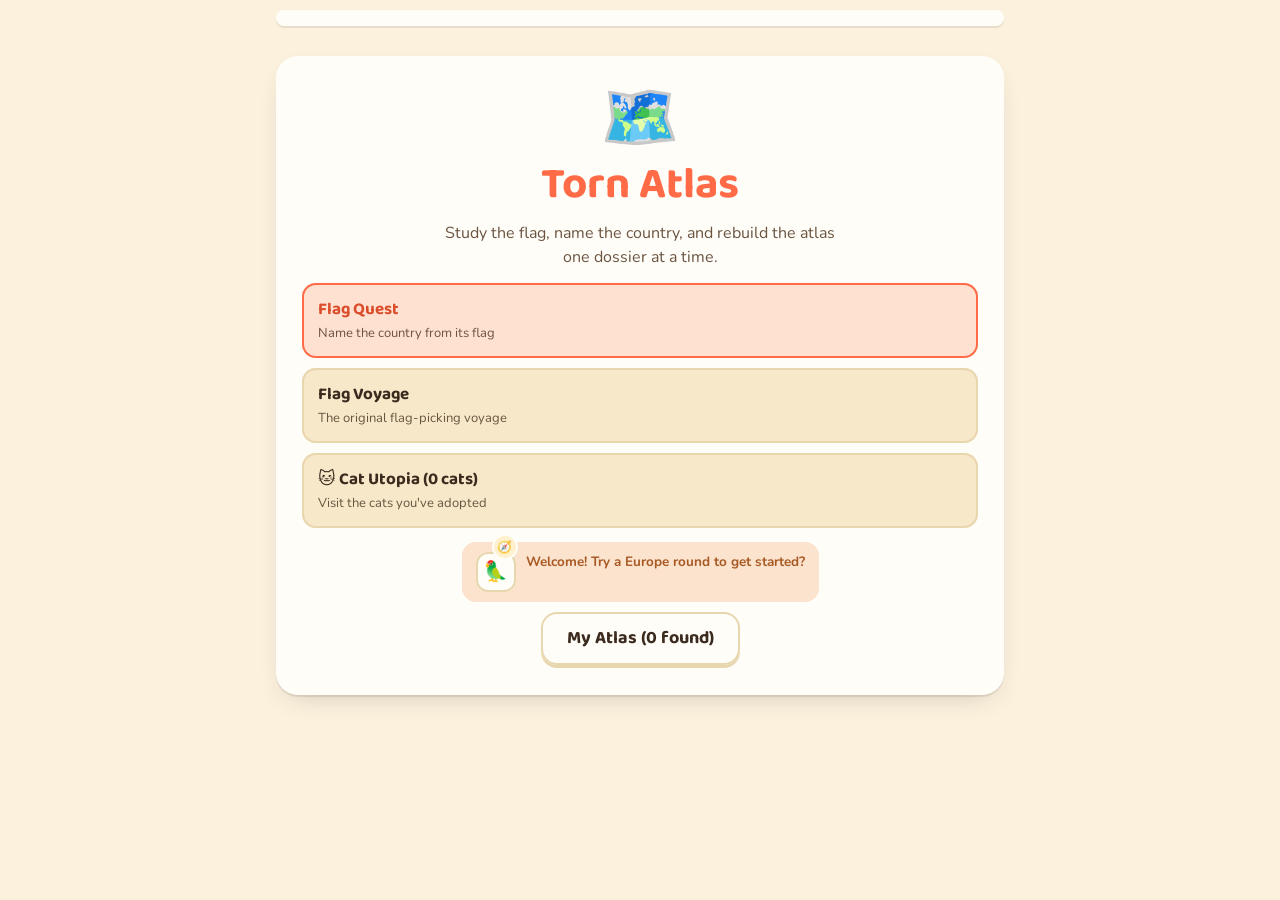
==== index.html @ 1178db36 "Initial publish: Torn Atlas Flag Quest + Cat Utopia (PWA) Co-Authored-By: Claude Opus 5.5 <noreply@a" ====
<!doctype html>
<html lang="en">
<head>
<meta charset="utf-8">
<meta name="viewport" content="width=device-width,initial-scale=1,viewport-fit=cover">
<title>Flag Quest — Torn Atlas</title>
<link rel="manifest" href="manifest.webmanifest">
<link rel="icon" href="icons/icon-192.png">
<link rel="apple-touch-icon" href="icons/apple-touch-icon.png">
<meta name="apple-mobile-web-app-capable" content="yes">
<meta name="mobile-web-app-capable" content="yes">
<meta name="apple-mobile-web-app-status-bar-style" content="default">
<meta name="apple-mobile-web-app-title" content="Torn Atlas">
<meta name="theme-color" content="#FBF1DD" media="(prefers-color-scheme: light)">
<meta name="theme-color" content="#1C140C" media="(prefers-color-scheme: dark)">
<link rel="stylesheet" href="style.css">
<link rel="stylesheet" href="css/mapquest.css">
<link rel="stylesheet" href="css/cats.css">
<script src="vendor/d3.min.js"></script>
<script src="vendor/topojson.min.js"></script>
</head>
<body>
<div id="root">
  <div class="hud" id="hud-wrap"><div class="wrap" style="padding-block:0"><div class="hud-in" id="hud"></div></div></div>
  <main class="wrap" id="screen"></main>
  <div id="footer"></div>
  <div id="sheet" hidden></div>
</div>
<script src="data/world.js"></script>
<script src="data/info.js"></script>
<script src="data/flagdata.js"></script>
<script src="data/dishes.js"></script>
<script src="data/dish-photos.js"></script>
<script src="data/extras.js"></script>
<script src="audio.js"></script>
<script src="js/util.js"></script>
<script src="js/pixel.js"></script>
<script src="js/sprites.js"></script>
<script src="js/catsprites.js"></script>
<script src="js/catsprites-tails.js"></script>
<script src="js/catsprites-sleep.js"></script>
<script src="js/catart.js"></script>
<script src="js/cats.js"></script>
<script src="js/scenes.js"></script>
<script src="js/scenes-wonders.js"></script>
<script src="js/scenes-master-wonders.js"></script>
<script src="js/wonders.js"></script>
<script src="js/utopia.js"></script>
<script src="js/catsheet.js"></script>
<script src="js/match.js"></script>
<script src="js/hints.js"></script>
<script src="js/globe.js"></script>
<script src="js/dossier.js"></script>
<script src="js/mapquest.js"></script>
</body>
</html>
---- style.css ----
@import url('https://fonts.googleapis.com/css2?family=Baloo+2:wght@600;700;800&family=Nunito:wght@400;600;700;800&display=swap');

:root {
  color-scheme: light;
  /* warm, traveller/discoverer palette */
  --bg: #FBF1DD; --panel: #FFFDF8; --panel-2: #F6E8C9;
  --ink: #3B2A1E; --ink-2: #6B5440; --ink-3: #97815F; --line: #E8D6AE;
  --coral: #FF6B47; --coral-d: #DB4E2C; --coral-2: #FFE1D2;
  --sun: #FFB238; --sun-d: #D6900C; --sun-2: #FFF0CE; --sun-t: #8A5A00;
  --mint: #7FA84A; --mint-d: #5E8332; --mint-2: #E4EFCF; --mint-t: #4B6B24;
  --ice: #D9824F; --ice-2: #FBE3CE; --ice-t: #A85A24;
  --red: #DE5A3D; --red-d: #B93F27; --red-2: #FBDFD3; --red-t: #A63C22;
  --off: #E1D2AE; --off-d: #C7B489;
  --r-lg: 22px; --r-md: 14px; --r-sm: 10px;
  --shadow: 0 2px 0 rgba(59,42,30,.1), 0 10px 28px -14px rgba(59,42,30,.3);
  --f-ui: 'Nunito', system-ui, sans-serif;
  --f-disp: 'Baloo 2', 'Nunito', system-ui, sans-serif;
}

@media (prefers-color-scheme: dark) { :root:not([data-theme="light"]) {
  color-scheme: dark;
  --bg: #1C140C; --panel: #2A1F14; --panel-2: #362819;
  --ink: #F3E6CE; --ink-2: #D8C4A0; --ink-3: #AF9670; --line: #4A3826;
  --coral: #FF8562; --coral-d: #D65C3A; --coral-2: #4A2A1D;
  --sun: #FFC864; --sun-d: #D6982E; --sun-2: #3B2C14; --sun-t: #FFD98A;
  --mint: #9BC96A; --mint-d: #74A045; --mint-2: #2C3A1C; --mint-t: #B7E187;
  --ice: #E2966B; --ice-2: #3A2718; --ice-t: #F0B685;
  --red: #F07A5C; --red-d: #C4573A; --red-2: #452019; --red-t: #FFA98C;
  --off: #4A3826; --off-d: #362818;
  --shadow: 0 2px 0 rgba(0,0,0,.3), 0 10px 28px -14px rgba(0,0,0,.7);
}}
:root[data-theme="dark"] {
  color-scheme: dark;
  --bg: #1C140C; --panel: #2A1F14; --panel-2: #362819;
  --ink: #F3E6CE; --ink-2: #D8C4A0; --ink-3: #AF9670; --line: #4A3826;
  --coral: #FF8562; --coral-d: #D65C3A; --coral-2: #4A2A1D;
  --sun: #FFC864; --sun-d: #D6982E; --sun-2: #3B2C14; --sun-t: #FFD98A;
  --mint: #9BC96A; --mint-d: #74A045; --mint-2: #2C3A1C; --mint-t: #B7E187;
  --ice: #E2966B; --ice-2: #3A2718; --ice-t: #F0B685;
  --red: #F07A5C; --red-d: #C4573A; --red-2: #452019; --red-t: #FFA98C;
  --off: #4A3826; --off-d: #362818;
  --shadow: 0 2px 0 rgba(0,0,0,.3), 0 10px 28px -14px rgba(0,0,0,.7);
}

[hidden] { display: none !important; }
* { box-sizing: border-box; }
html, body { background: var(--bg); color: var(--ink); margin: 0; }
html { min-height: 100dvh; }
body { font-family: var(--f-ui); font-size: 15px; line-height: 1.5; -webkit-font-smoothing: antialiased; transition: background .25s, color .25s; min-height: 100dvh; }
button { font: inherit; color: inherit; cursor: pointer; touch-action: manipulation; -webkit-tap-highlight-color: transparent; }
button:focus-visible { outline: 3px solid var(--sun); outline-offset: 2px; }
h1, h2, h3 { font-family: var(--f-disp); line-height: 1.15; margin: 0; }
p { margin: 0; }

.wrap { max-width: 760px; margin: 0 auto; padding-inline: 16px; padding-block: 0 48px; }
.eyebrow { font-size: 12px; font-weight: 800; letter-spacing: .08em; text-transform: uppercase; color: var(--ink-3); }
.muted { color: var(--ink-2); }
.panel { background: var(--panel); border-radius: var(--r-lg); box-shadow: var(--shadow); }

.btn { border: 0; border-radius: 16px; padding: 13px 26px; font-family: var(--f-disp); font-weight: 700; font-size: 18px; background: var(--coral); color: #fff; box-shadow: 0 4px 0 var(--coral-d); transition: transform .08s, box-shadow .08s; }
.btn:active { transform: translateY(3px); box-shadow: 0 1px 0 var(--coral-d); }
.btn:disabled { background: var(--off); box-shadow: 0 4px 0 var(--off-d); cursor: default; }
.btn.ok { background: var(--mint); box-shadow: 0 4px 0 var(--mint-d); }
.btn.sun { background: var(--sun); color: var(--sun-t); box-shadow: 0 4px 0 var(--sun-d); }
.btn.ghost { background: var(--panel); color: var(--ink); box-shadow: inset 0 0 0 2px var(--line), 0 3px 0 var(--line); }
.btn-row { display: flex; gap: 10px; flex-wrap: wrap; justify-content: center; }

/* HUD */
.hud { position: sticky; top: 0; z-index: 20; background: var(--bg); padding-block: 10px; padding-top: max(10px, env(safe-area-inset-top)); }
.hud-in { display: flex; align-items: center; gap: 10px 14px; flex-wrap: wrap; background: var(--panel); border-radius: var(--r-lg); padding: 8px 14px; box-shadow: var(--shadow); }
.logo { font-family: var(--f-disp); font-size: 20px; font-weight: 800; color: var(--coral); border: 0; background: none; padding: 2px 4px; }
.hud-mid { flex: 1; min-width: 0; display: flex; align-items: center; gap: 10px; }
.prog { flex: 1; height: 14px; border-radius: 99px; background: var(--panel-2); box-shadow: inset 0 0 0 1.5px var(--line); overflow: hidden; }
.prog i { display: block; height: 100%; background: linear-gradient(90deg, var(--sun), var(--mint)); border-radius: 99px; transition: width .4s ease; }
.hearts { display: flex; align-items: center; gap: 2px; font-weight: 800; color: var(--red); }
.hearts span.off { color: var(--off); }
.ink-count { display: inline-flex; align-items: center; gap: 5px; font-family: var(--f-disp); font-weight: 700; color: var(--sun-t); }
.hud-toggles { display: flex; gap: 4px; }
.icon-btn { border: 0; width: 34px; height: 34px; border-radius: 10px; background: var(--panel-2); color: var(--ink-2); display: grid; place-items: center; font-size: 16px; box-shadow: inset 0 0 0 1.5px var(--line); }
.icon-btn.off { opacity: .5; }

/* home / title */
.home { display: grid; gap: 16px; margin-top: 20px; }
.hero { padding: 30px 26px; text-align: center; display: grid; gap: 14px; justify-items: center; }
.hero .big-flag { font-size: 64px; line-height: 1; }
.hero h1 { font-size: clamp(32px, 7vw, 44px); color: var(--coral); }
.hero .tagline { max-width: 42ch; color: var(--ink-2); font-size: 16px; }
.how { list-style: none; padding: 14px 0 0; margin: 0; display: grid; grid-template-columns: repeat(2, minmax(0,1fr)); gap: 10px 16px; border-top: 1.5px dashed var(--line); text-align: left; width: 100%; }
.how li { display: flex; gap: 8px; align-items: flex-start; font-size: 14px; color: var(--ink-2); }
.how li b { display: block; font-family: var(--f-disp); color: var(--ink); font-size: 14px; }

/* mascots */
.mascots-intro { display: flex; gap: 12px; justify-content: center; padding-top: 4px; }
.masc { display: flex; flex-direction: column; align-items: center; gap: 4px; }
.masc .face { width: 52px; height: 52px; border-radius: 50%; display: grid; place-items: center; font-size: 26px; box-shadow: inset 0 0 0 2px var(--line); }
.masc.odo .face { background: var(--ice-2); }
.masc.pip .face { background: var(--sun-2); }
.masc span { font-size: 11.5px; font-weight: 800; color: var(--ink-3); }

.speaker { display: flex; gap: 12px; align-items: flex-start; }
.speaker .av { width: 46px; height: 46px; flex: none; border-radius: 14px; display: grid; place-items: center; font-size: 24px; }
.speaker.odo .av { background: var(--ice-2); }
.speaker.pip .av { background: var(--sun-2); }
.speaker .bubble-txt { flex: 1; }
.speaker .who { font-family: var(--f-disp); font-size: 12.5px; font-weight: 700; color: var(--ink-3); margin-bottom: 2px; }

/* map */
.map-head { margin-top: 6px; }
.map-head p { color: var(--ink-2); margin-top: 4px; }
.leg { display: grid; gap: 14px; margin-top: 18px; }
.leg-h { font-size: 13px; font-weight: 800; letter-spacing: .06em; text-transform: uppercase; color: var(--ink-3); text-align: center; }
.path { display: grid; justify-items: center; gap: 18px; padding-block: 6px; }
.pnode-row { display: flex; align-items: center; gap: 14px; width: min(100%, 420px); }
.pbtn { flex: none; width: 68px; height: 64px; border-radius: 50%; border: 0; display: grid; place-items: center; font-family: var(--f-disp); font-weight: 800; font-size: 28px; color: #fff; background: var(--off); box-shadow: 0 6px 0 var(--off-d); position: relative; }
.pbtn.done { background: var(--sun); box-shadow: 0 6px 0 var(--sun-d); }
.pbtn.cur { background: var(--coral); box-shadow: 0 6px 0 var(--coral-d); }
.pbtn.cur::after { content: ''; position: absolute; inset: -8px; border-radius: 50%; border: 4px solid var(--coral); opacity: .35; animation: ring 1.6s ease-in-out infinite; }
@keyframes ring { 50% { transform: scale(1.08); opacity: .12; } }
.pbtn.boss { width: 80px; height: 76px; font-size: 34px; box-shadow: 0 6px 0 var(--off-d), inset 0 0 0 4px var(--off); }
.pbtn.boss.cur { box-shadow: 0 6px 0 var(--coral-d), inset 0 0 0 4px var(--coral); }
.pbtn.boss.done { box-shadow: 0 6px 0 var(--sun-d), inset 0 0 0 4px var(--sun); }
.pbtn:disabled { cursor: default; }
.plabel b { display: block; font-family: var(--f-disp); font-size: 16px; }
.plabel span { font-size: 12.5px; color: var(--ink-2); font-weight: 700; }

/* encounter */
.enc { display: grid; gap: 16px; margin-top: 10px; padding-bottom: 130px; }
.enc-head { text-align: center; }
.enc-head h2 { font-size: 22px; color: var(--coral); }
.clue-card { padding: 18px 20px; }
.clue-card p { font-size: 17px; line-height: 1.45; }
.choices { display: grid; grid-template-columns: repeat(2, minmax(0,1fr)); gap: 12px; }
.ch { position: relative; text-align: center; border: 0; background: var(--panel); border-radius: var(--r-md); padding: 20px 14px; box-shadow: inset 0 0 0 2px var(--line), 0 3px 0 var(--line); display: grid; gap: 8px; transition: transform .08s; }
.ch .flag-img { width: 100%; max-width: 120px; height: auto; border-radius: 6px; box-shadow: 0 0 0 1.5px var(--line); margin: 0 auto; }
.ch b { font-family: var(--f-disp); font-size: 15px; }
.ch:hover:not(:disabled) { background: var(--panel-2); }
.ch.right { background: var(--mint-2); box-shadow: inset 0 0 0 2.5px var(--mint), 0 3px 0 var(--mint); }
.ch.wrong { background: var(--red-2); box-shadow: inset 0 0 0 2.5px var(--red), 0 3px 0 var(--red); animation: shake .35s; }
.ch:disabled { cursor: default; }
@keyframes shake { 20% { transform: translateX(-6px); } 40% { transform: translateX(5px); } 60% { transform: translateX(-3px); } 80% { transform: translateX(2px); } }

.footer { position: fixed; left: 0; right: 0; bottom: 0; z-index: 15; background: var(--panel); border-top: 2px solid var(--line); padding-block: 14px; padding-bottom: max(14px, env(safe-area-inset-bottom)); padding-left: env(safe-area-inset-left); padding-right: env(safe-area-inset-right); }
.footer.ok { background: var(--mint-2); border-color: var(--mint-2); }
.footer.bad { background: var(--red-2); border-color: var(--red-2); }
.footer-in { max-width: 760px; margin: 0 auto; padding-inline: 16px; display: flex; gap: 14px; align-items: center; flex-wrap: wrap; }
.fb { flex: 1; min-width: 220px; display: grid; gap: 2px; }
.fb h3 { font-size: 20px; }
.footer.ok .fb h3 { color: var(--mint-t); }
.footer.bad .fb h3 { color: var(--red-t); }
.fb p { font-size: 13.5px; color: var(--ink-2); }
.fb .pip-line { font-size: 12.5px; font-weight: 700; color: var(--sun-t); margin-top: 2px; }

/* dossier sheet */
#sheet { position: fixed; inset: 0; z-index: 40; display: grid; place-items: end center; background: rgba(28,20,12,.5); }
#sheet[hidden] { display: none !important; }
.sheet { width: min(100%, 600px); max-height: 88vh; overflow: auto; background: var(--panel); border-radius: 24px 24px 0 0; box-shadow: 0 -10px 40px -10px rgba(0,0,0,.4); padding: 22px 22px 28px; padding-bottom: max(28px, env(safe-area-inset-bottom)); padding-left: max(22px, env(safe-area-inset-left)); padding-right: max(22px, env(safe-area-inset-right)); display: grid; gap: 16px; }
@media (min-width: 700px) { #sheet { place-items: center; } .sheet { border-radius: 24px; } }
.sheet-top { display: flex; justify-content: flex-end; }
.sheet-head { display: flex; gap: 16px; align-items: center; }
.sheet-head .flag-huge { width: 84px; height: auto; border-radius: 8px; box-shadow: 0 0 0 1.5px var(--line); }
.sheet-head h2 { font-size: 26px; }
.sheet-head span { color: var(--ink-2); font-weight: 700; }
.facts { display: grid; grid-template-columns: repeat(auto-fit, minmax(140px,1fr)); gap: 10px; }
.fact { background: var(--panel-2); border-radius: var(--r-sm); padding: 10px 12px; }
.fact dt { font-family: var(--f-disp); font-size: 11px; letter-spacing: .08em; text-transform: uppercase; color: var(--ink-3); margin: 0; }
.fact dd { margin: 2px 0 0; font-size: 15px; font-weight: 700; }
.funfact { background: var(--sun-2); border-radius: var(--r-md); padding: 12px 14px; font-size: 14.5px; color: var(--sun-t); font-weight: 700; }
.odo-note { background: var(--ice-2); border-radius: var(--r-md); padding: 12px 14px; display: flex; gap: 10px; align-items: flex-start; }
.odo-note .av { width: 36px; height: 36px; flex: none; border-radius: 10px; background: var(--panel); display: grid; place-items: center; font-size: 18px; }
.odo-note p { font-size: 13.5px; color: var(--ice-t); font-weight: 700; }

/* end / gameover */
.end { padding: 30px 24px; display: grid; gap: 16px; justify-items: center; text-align: center; margin-top: 16px; }
.end .big-flag { font-size: 60px; }
.end h2 { font-size: 26px; }
.tiles { display: grid; grid-template-columns: repeat(auto-fit, minmax(120px,1fr)); gap: 10px; width: 100%; }
.stat { border-radius: var(--r-md); padding: 12px; box-shadow: inset 0 0 0 2px var(--line); }
.stat b { display: block; font-family: var(--f-disp); font-size: 26px; }
.stat span { font-size: 12px; font-weight: 800; color: var(--ink-3); }

/* atlas grid */
.atlas-grid { display: grid; grid-template-columns: repeat(auto-fill, minmax(130px,1fr)); gap: 12px; margin-top: 10px; }
.atlas-card { border: 0; text-align: center; background: var(--panel); border-radius: var(--r-md); padding: 14px 10px; box-shadow: inset 0 0 0 2px var(--line), 0 3px 0 var(--line); display: grid; gap: 6px; }
.atlas-card .flag-img { width: 100%; max-width: 72px; height: auto; border-radius: 4px; box-shadow: 0 0 0 1.5px var(--line); margin: 0 auto; }
.atlas-card b { font-family: var(--f-disp); font-size: 13px; }

@media (max-width: 640px) {
  .choices { grid-template-columns: 1fr 1fr; }
  .how { grid-template-columns: 1fr; }
}
---- css/mapquest.css ----
/* Map Quest — additions to style.css. Uses only existing tokens so dark mode
   is automatic; the globe is the one place with its own dark-mode colors. */

/* mode select */
.mode-cards { display: grid; gap: 10px; width: 100%; margin-top: 4px; }
.mode-card { display: grid; gap: 2px; text-align: left; border: 0; border-radius: var(--r-md); padding: 14px 16px; background: var(--panel-2); box-shadow: inset 0 0 0 2px var(--line); text-decoration: none; color: inherit; }
.mode-card b { font-family: var(--f-disp); font-size: 17px; }
.mode-card span { font-size: 13px; color: var(--ink-2); }
.mode-card.primary { background: var(--coral-2); box-shadow: inset 0 0 0 2px var(--coral); }
.mode-card.primary b { color: var(--coral-d); }

.setup-panel { padding: 22px; display: grid; gap: 10px; margin-top: 16px; }
.setup-panel h2 { font-size: 22px; margin-bottom: 4px; }
.chip-row { display: flex; flex-wrap: wrap; gap: 8px; margin-bottom: 6px; }
.chip { border: 0; border-radius: 99px; padding: 8px 16px; background: var(--panel-2); box-shadow: inset 0 0 0 1.5px var(--line); font-weight: 700; font-size: 13.5px; }
.chip.on { background: var(--coral); color: #fff; box-shadow: none; }

/* round */
.mq-round { padding-bottom: 20px; }
.flag-wrap { display: grid; place-items: center; padding: 20px; margin-top: 4px; }
.flag-big { width: auto; max-width: 100%; height: auto; max-height: 34vh; border-radius: var(--r-sm); box-shadow: 0 0 0 1.5px var(--line); animation: flag-wave 5s ease-in-out infinite; }
@media (prefers-reduced-motion: reduce) { .flag-big { animation: none; } }
@keyframes flag-wave { 0%, 100% { transform: rotate(0deg) translateY(0); } 25% { transform: rotate(0.6deg) translateY(-2px); } 75% { transform: rotate(-0.6deg) translateY(2px); } }
.their-flag { display: flex; align-items: center; justify-content: center; gap: 10px; margin-top: 6px; font-size: 13px; font-weight: 700; color: var(--ink-2); }
.their-flag .flag-img { width: 44px; height: auto; border-radius: 3px; box-shadow: 0 0 0 1.5px var(--line); }
#wrongNote:not(:empty) .their-flag { animation: wn-slide-in .3s ease; }
@keyframes wn-slide-in { from { opacity: 0; transform: translateY(-8px); } to { opacity: 1; transform: translateY(0); } }

/* answer feedback animations */
.flag-wrap { position: relative; overflow: visible; }
.flag-wrap.anim-correct .flag-big { animation: flag-wave 5s ease-in-out infinite, fw-pop .5s ease; box-shadow: 0 0 0 1.5px var(--line), 0 0 0 5px var(--mint), 0 0 26px 6px var(--mint); }
@keyframes fw-pop { 0% { transform: scale(1); } 45% { transform: scale(1.06); } 100% { transform: scale(1); } }
.flag-wrap.anim-wrong .flag-big { animation: flag-wave 5s ease-in-out infinite, fw-shake .4s ease; box-shadow: 0 0 0 1.5px var(--line), 0 0 0 4px var(--red); }
@keyframes fw-shake { 10%, 90% { transform: translateX(-2px); } 20%, 80% { transform: translateX(3px); } 30%, 50%, 70% { transform: translateX(-6px); } 40%, 60% { transform: translateX(6px); } }
#guessInput.anim-wrong { animation: fw-shake .4s ease; box-shadow: inset 0 0 0 2px var(--red) !important; }

.confetti-piece { position: absolute; top: 50%; left: 50%; width: 7px; height: 12px; margin: -6px 0 0 -3.5px; border-radius: 2px; background: var(--coral); opacity: 1; pointer-events: none; animation: confetti-fly .9s ease-out forwards; }
@keyframes confetti-fly { to { transform: translate(var(--cx, 0), var(--cy, 0)) rotate(var(--cr, 0deg)); opacity: 0; } }

.stamp-correct { position: absolute; top: 42%; left: 50%; transform: translate(-50%, -50%) rotate(-10deg); z-index: 2; font-family: var(--f-disp); font-weight: 800; font-size: clamp(20px, 6vw, 30px); letter-spacing: .04em; text-transform: uppercase; color: var(--mint-t); background: var(--mint-2); border: 3px solid var(--mint-d); border-radius: 12px; padding: 4px 16px; pointer-events: none; animation: stamp-in .45s cubic-bezier(.17, .89, .32, 1.4); }
@keyframes stamp-in { 0% { opacity: 0; transform: translate(-50%, -50%) rotate(-10deg) scale(2.4); } 55% { opacity: 1; } 100% { opacity: 1; transform: translate(-50%, -50%) rotate(-10deg) scale(1); } }

.giveup-reveal { text-align: center; font-weight: 700; color: var(--ink-2); animation: gu-fade .5s ease; }
@keyframes gu-fade { from { opacity: 0; transform: translateY(6px); } to { opacity: 1; transform: translateY(0); } }

@media (prefers-reduced-motion: reduce) {
  .flag-wrap.anim-correct .flag-big, .flag-wrap.anim-wrong .flag-big, #guessInput.anim-wrong, .stamp-correct, .giveup-reveal, #wrongNote:not(:empty) .their-flag { animation: none; }
  .confetti-piece { display: none; }
}
.hint-region { display: flex; align-items: center; gap: 12px; }
.hint-region .globe.mini { flex: none; }

.globe { width: min(72vw, 280px); aspect-ratio: 1; }
.globe svg { width: 100%; height: 100%; display: block; }
.globe.mini { width: 90px; }
.odo-note-inline { text-align: center; font-size: 13px; color: var(--ink-2); font-weight: 700; }

.g-sea-hi { stop-color: var(--panel-2); } .g-sea-lo { stop-color: var(--off); }
.g-rim { stroke: var(--line); stroke-width: 1.5; }
.g-grat { fill: none; stroke: var(--off-d); stroke-width: 0.5; opacity: 0.5; }
.g-land { fill: var(--ice-2); stroke: var(--off-d); stroke-width: 0.6; }
.g-target { fill: var(--coral); stroke: var(--coral-d); stroke-width: 1; }
.g-wrong { fill: none; stroke: var(--red); stroke-width: 2.5; }
.g-sea { fill: var(--panel-2); stroke: var(--line); }
.g-fallback { fill: var(--ink-2); font-size: 14px; font-weight: 700; }
.g-dot { fill: var(--coral-d); }
.g-ping { fill: var(--coral); opacity: 0.35; animation: g-pulse 1.6s ease-in-out infinite; }
@keyframes g-pulse { 50% { transform: scale(1.6); opacity: 0.08; } }
/* guess form + hints */
.guess-form { display: flex; gap: 10px; }
.guess-form input { flex: 1; border: 0; border-radius: var(--r-sm); padding: 12px 14px; background: var(--panel); box-shadow: inset 0 0 0 2px var(--line); font: inherit; font-size: 16px; color: inherit; touch-action: manipulation; }
.guess-form input:focus-visible { outline: 3px solid var(--sun); }
.hint-list { list-style: none; margin: 0; padding: 0; display: grid; gap: 8px; }
.hint-list li { background: var(--sun-2); border-radius: var(--r-md); padding: 10px 14px; }
.hint-body { font-size: 14px; color: var(--sun-t); font-weight: 700; margin-top: 2px; }
.pattern { font-family: monospace; font-size: 16px; letter-spacing: 2px; }
.blank { display: inline-block; background: var(--off); border-radius: 4px; padding: 0 4px; color: transparent; }

/* dossier */
.sheet-head { flex-wrap: wrap; }
.sheet-head-id { display: flex; gap: 16px; align-items: center; flex: none; }
.sheet-head .funfact { flex: 1 1 220px; min-width: 220px; }
.funfact { border: 1.5px dashed var(--sun-d); display: grid; gap: 6px; min-height: 96px; }
.ff-top { display: flex; align-items: center; justify-content: space-between; gap: 8px; flex-wrap: wrap; }
.ff-eyebrow { font-size: 11px; font-weight: 800; letter-spacing: .04em; text-transform: uppercase; opacity: .85; }
.ff-tag { font-size: 10.5px; font-weight: 800; letter-spacing: .04em; text-transform: uppercase; background: var(--panel); color: var(--sun-t); border-radius: 99px; padding: 2px 9px; box-shadow: inset 0 0 0 1.5px var(--sun-d); white-space: nowrap; }
.ff-text { font-size: 14px; line-height: 1.4; font-weight: 700; margin: 0; display: -webkit-box; -webkit-line-clamp: 5; -webkit-box-orient: vertical; overflow: hidden; }
.ff-text b { color: var(--coral-d); }
.ff-btn { justify-self: start; border: 0; border-radius: 99px; padding: 6px 13px; font-size: 12.5px; font-weight: 800; background: var(--panel); color: var(--sun-t); box-shadow: inset 0 0 0 1.5px var(--sun-d); }
.ff-btn:active { transform: translateY(1px); }
.funfact.ff-anim { animation: ff-flip .32s ease; }
@keyframes ff-flip { 0% { opacity: 0; transform: scale(.97) rotateX(8deg); } 100% { opacity: 1; transform: none; } }
@media (prefers-reduced-motion: reduce) { .funfact.ff-anim { animation: none; } }
@media (max-width: 640px) {
  .sheet-head { flex-direction: column; align-items: stretch; }
  .sheet-head .funfact { min-width: 0; }
}

.dossier-sheet { padding-top: 10px; overflow-x: hidden; width: 100vw; max-width: 600px; box-sizing: border-box; }
.dossier-sheet > * { min-width: 0; }
.dossier-sheet .panel { min-width: 0; }
.dossier-sheet .panel > * { min-width: 0; }
.dz-photos { display: flex; gap: 10px; overflow-x: auto; padding-bottom: 4px; margin: 0 -22px; padding-inline: 22px; max-width: calc(100% + 44px); min-width: 0; }
.dz-photos figure { flex: none; width: 200px; margin: 0; }
.dz-photos img { width: 100%; height: 130px; object-fit: cover; border-radius: var(--r-sm); box-shadow: 0 0 0 1.5px var(--line); }
.dz-photos figcaption { font-size: 11px; color: var(--ink-3); margin-top: 4px; }
.dz-photos figcaption a { color: inherit; }
.tabs { display: flex; gap: 6px; overflow-x: auto; padding-bottom: 2px; max-width: 100%; min-width: 0; }
.tab { flex: none; border: 0; border-radius: 99px; padding: 8px 14px; background: var(--panel-2); font-weight: 700; font-size: 13px; box-shadow: inset 0 0 0 1.5px var(--line); }
.tab.on { background: var(--coral); color: #fff; box-shadow: none; }
.panel { display: grid; gap: 10px; font-size: 14.5px; }
.panel h3 { font-size: 15px; margin-top: 4px; }
.panel ul, .panel ol { margin: 0; padding-left: 20px; }
.country-top { display: flex; gap: 14px; align-items: center; }
.cap-name { font-family: var(--f-disp); font-size: 20px; margin: 2px 0 6px; }
.facts.compact .fact, .facts.compact > div { background: none; padding: 0; margin-bottom: 6px; }
.link-btn { border: 0; background: none; color: var(--coral-d); font-weight: 700; text-decoration: underline; padding: 0; font: inherit; }
.callout { background: var(--ice-2); color: var(--ice-t); border-radius: var(--r-md); padding: 10px 14px; font-weight: 700; font-size: 13.5px; }
.timeline { list-style: none; padding: 0; display: grid; gap: 6px; }
.timeline li { display: flex; gap: 10px; }
.timeline .yr { font-family: var(--f-disp); font-weight: 800; color: var(--coral-d); flex: none; }
.dishes { display: grid; gap: 12px; margin: 0; }
.dishes dt { font-family: var(--f-disp); font-weight: 700; }
.dishes dd { margin: 2px 0 0; }
.dish-photo { width: 100%; max-width: 220px; border-radius: var(--r-sm); margin-top: 6px; box-shadow: 0 0 0 1.5px var(--line); }
.src { font-size: 11.5px; color: var(--ink-3); }

/* numbers tab */
.bars { display: grid; gap: 6px; margin: 6px 0; }
.bar-row { display: grid; grid-template-columns: 90px 1fr 44px; align-items: center; gap: 8px; font-size: 12.5px; }
.bar-track { height: 8px; border-radius: 99px; background: var(--panel-2); box-shadow: inset 0 0 0 1px var(--line); overflow: hidden; }
.bar-fill { display: block; height: 100%; background: var(--mint); }
.bar-val { text-align: right; color: var(--ink-2); }
.bignum { font-family: var(--f-disp); font-size: 26px; color: var(--coral-d); }
.bignum.sm { font-size: 20px; }
.median-card { background: var(--panel-2); border-radius: var(--r-md); padding: 12px 14px; }
.median-card .sub { font-size: 12px; color: var(--ink-2); }
.rank-track, .gini-track { position: relative; height: 8px; border-radius: 99px; background: linear-gradient(90deg, var(--mint-2), var(--sun-2)); margin: 8px 0 2px; }
.rank-track i, .gini-track i { position: absolute; top: -3px; width: 3px; height: 14px; background: var(--ink); border-radius: 2px; }
.gini-scale { display: flex; justify-content: space-between; font-size: 11px; color: var(--ink-3); }

@media (max-width: 640px) {
  .globe { width: 82vw; }
  .tabs { flex-wrap: nowrap; }
  .bar-row { grid-template-columns: 70px 1fr 40px; }
}
---- css/cats.css ----
/* Cat Utopia — HUD meter, reward modal, pixel scene screen. Uses existing
   tokens for UI chrome; the outdoor scenes use a fixed illustration palette
   (baked into the sprite pixels themselves) so they read the same in light
   and dark app mode, like the flag art does. */

@keyframes pixelplay { from { background-position: 0 0; } to { background-position: calc(-1 * var(--sheet-w, 0px)) 0; } }
.pixel-sprite { display: block; image-rendering: pixelated; image-rendering: crisp-edges; }

/* HUD paw meter */
.paw-meter { display: inline-flex; align-items: center; gap: 6px; font-family: var(--f-disp); font-weight: 700; color: var(--sun-t); }
.paw-meter .paw-bar { width: 56px; height: 8px; border-radius: 99px; background: var(--panel-2); box-shadow: inset 0 0 0 1.5px var(--line); overflow: hidden; }
.paw-meter .paw-bar i { display: block; height: 100%; background: var(--sun); border-radius: 99px; transition: width .4s ease; }
.paw-meter.pulse { animation: paw-pulse .5s ease; }
@keyframes paw-pulse { 0% { transform: scale(1); } 40% { transform: scale(1.22); } 100% { transform: scale(1); } }
@media (prefers-reduced-motion: reduce) { .paw-meter.pulse { animation: none; } }

/* reward + generic modal shell */
.cat-modal-wrap { position: fixed; inset: 0; z-index: 60; display: grid; place-items: center; padding: 16px; }
.cat-modal-bg { position: absolute; inset: 0; background: rgba(28,20,12,.55); }
.cat-modal { position: relative; width: min(100%, 420px); max-height: 90vh; overflow: auto; background: var(--panel); border-radius: var(--r-lg); box-shadow: var(--shadow); padding: 22px; display: grid; gap: 10px; justify-items: center; text-align: center; }
.cat-modal h2 { font-size: 21px; color: var(--coral); }
.reward-name { font-family: var(--f-disp); font-size: 18px; }
.reward-flag .flag-img { width: 56px; height: auto; border-radius: 5px; box-shadow: 0 0 0 1.5px var(--line); }
.reward-fact { font-size: 13.5px; color: var(--ink-2); }
.odo-line { font-size: 12.5px; font-weight: 700; color: var(--ice-t); }
.cat-badge { font-size: 11.5px; font-weight: 800; letter-spacing: .04em; text-transform: uppercase; border-radius: 99px; padding: 4px 12px; }
.cat-badge.legendary { background: var(--sun-2); color: var(--sun-t); box-shadow: inset 0 0 0 1.5px var(--sun-d); }
.cat-badge.rare { background: #EDE1FB; color: #6A3FA0; box-shadow: inset 0 0 0 1.5px #B79AE0; }
:root[data-theme="dark"] .cat-badge.rare { background: #362849; color: #D6C2F5; box-shadow: inset 0 0 0 1.5px #7A5FA8; }
@media (prefers-color-scheme: dark) { :root:not([data-theme="light"]) .cat-badge.rare { background: #362849; color: #D6C2F5; box-shadow: inset 0 0 0 1.5px #7A5FA8; } }
.cat-badge.common { background: var(--panel-2); color: var(--ink-2); box-shadow: inset 0 0 0 1.5px var(--line); }

.gift-scene { position: relative; width: 140px; height: 140px; display: grid; place-items: center; }
.gift-box { grid-area: 1 / 1; font-size: 56px; animation: gift-wobble 1.1s ease 1; }
.gift-lid { display: none; }
.reward-cat { grid-area: 1 / 1; opacity: 0; }
.reward-cat.pop { animation: reward-pop .7s cubic-bezier(.2,1.6,.4,1) .9s forwards; }
@keyframes gift-wobble { 0%,100% { transform: rotate(0); } 15% { transform: rotate(-8deg); } 30% { transform: rotate(7deg); } 45% { transform: rotate(-5deg); } 60% { transform: rotate(3deg); } 75% { transform: scale(1.15); } 85% { transform: scale(0.9); } }
@keyframes reward-pop { 0% { opacity: 0; transform: translateY(20px) scale(.5); } 70% { opacity: 1; transform: translateY(-6px) scale(1.08); } 100% { opacity: 1; transform: translateY(0) scale(1); } }
.cat-modal-wrap.reduced .gift-box, .cat-modal-wrap.reduced .reward-cat { animation: none !important; opacity: 1; }
.cat-modal-wrap.reduced .cat-modal { animation: fade-in .3s ease; }
@keyframes fade-in { from { opacity: 0; } to { opacity: 1; } }

/* Utopia screen */
.utopia-wrap { display: grid; gap: 14px; margin-top: 14px; padding-bottom: env(safe-area-inset-bottom); padding-left: env(safe-area-inset-left); padding-right: env(safe-area-inset-right); }
.utopia-head h2 { font-size: 24px; color: var(--coral); }
.utopia-head .legend { font-size: 12.5px; color: var(--ink-3); margin-top: 4px; }
.utopia-empty { display: grid; justify-items: center; gap: 8px; padding: 30px; text-align: center; }
.reset-link { justify-self: center; border: 0; background: none; color: var(--ink-3); text-decoration: underline; font-size: 12px; padding: 8px; }

.utopia-zones { display: grid; gap: 14px; }
.zone { border-radius: var(--r-lg); overflow: hidden; box-shadow: var(--shadow); }
.zone-scene { position: relative; overflow: hidden; }
.zone-scene.sky-day { background: linear-gradient(180deg, #8FCBEA 0%, #A9D7EC 40%, #D9ECD8 70%, #FDECC5 100%); }
.zone-scene.sky-golden { background: linear-gradient(180deg, #E97F4A 0%, #F2A65A 35%, #F7C57E 70%, #FFD9A0 100%); }
.zone-scene.sky-night { background: linear-gradient(180deg, #0F1530 0%, #131A33 40%, #1E2748 75%, #263056 100%); }
.zone-name-tag { padding: 3px 14px; font-family: var(--f-disp); font-weight: 700; font-size: 13.5px; color: var(--ink-2); background: var(--panel-2); }
.zone-sunmoon { position: absolute; top: 8px; right: 10px; }
.zone-cloud { position: absolute; top: 14px; opacity: .9; animation: cloud-drift 34s linear infinite; }
.zone-cloud.c0 { left: -20%; animation-duration: 30s; }
.zone-cloud.c1 { left: -60%; top: 26px; animation-duration: 42s; animation-delay: -14s; }
@keyframes cloud-drift { from { transform: translateX(0); } to { transform: translateX(220px); } }
.zone-star { position: absolute; width: 3px; height: 3px; border-radius: 50%; background: #fff; opacity: .8; animation: star-twinkle 2.2s ease-in-out infinite; }
@keyframes star-twinkle { 0%,100% { opacity: .25; } 50% { opacity: .95; } }
.zone-lantern { position: absolute; bottom: 34%; width: 6px; height: 6px; border-radius: 50%; background: var(--sun); box-shadow: 0 0 8px 3px var(--sun); opacity: .85; animation: lantern-glow 2.6s ease-in-out infinite; }
@keyframes lantern-glow { 0%,100% { opacity: .55; } 50% { opacity: 1; } }
.zone-wonder-art { position: absolute; left: 50%; bottom: 0; transform: translateX(-50%); z-index: 1; }
.zone-wonder-art.zone-dim { filter: grayscale(1) brightness(.55); opacity: .55; }
.zone-hills-layer { position: absolute; left: 0; right: 0; }
.zone-ground-layer { position: absolute; left: 0; right: 0; bottom: 0; z-index: 2; }
.zone-cats { position: absolute; left: 0; right: 0; bottom: 0; z-index: 3; }
.zone.locked .zone-lock-overlay { position: absolute; inset: 0; display: grid; place-items: center; gap: 4px; text-align: center; background: rgba(28,20,12,.4); }
.zone.locked .zone-lock-overlay p { font-weight: 800; color: #fff; }
.zone.locked .zone-lock-overlay .zone-name { font-size: 12px; color: #fff; opacity: .85; }

.deco-pos { position: absolute; pointer-events: none; z-index: 5; }
/* anchored relative to the cat's head (top of the chip, not its full height) */
.deco-pos.z { top: -2px; right: 0; animation: z-rise 2s ease-out infinite; }
.deco-pos.z.z-sm { right: 6px; animation-delay: 0s; }
.deco-pos.z.z-lg { top: 2px; right: -2px; animation-delay: .7s; }
@keyframes z-rise { 0% { transform: translate(0, 0); opacity: 0; } 15% { opacity: .9; } 100% { transform: translate(-10px, -14px); opacity: 0; } }
.deco-pos.fly { top: -8px; left: -4px; animation: deco-bob 1.4s ease-in-out infinite; }
.deco-pos.yarn { bottom: -4px; left: -16px; animation: deco-roll 1.6s ease-in-out infinite; }
.deco-pos.bowl { bottom: -6px; right: -16px; }
.deco-pos.glint, .deco-pos.sparkle { top: -2px; right: -6px; animation: deco-twinkle 1.6s ease-in-out infinite; }
.deco-pos.emote { top: -16px; right: 4px; font-size: 13px; font-weight: 800; color: var(--coral); text-shadow: 0 1px 0 var(--panel); animation: deco-float 1.8s ease-in-out infinite; }
@keyframes deco-float { 0%,100% { transform: translateY(0); opacity: .8; } 50% { transform: translateY(-6px); opacity: .2; } }
@keyframes deco-bob { 0%,100% { transform: translate(0,0); } 50% { transform: translate(5px,-5px); } }
@keyframes deco-roll { 0%,100% { transform: translateX(0) rotate(0); } 50% { transform: translateX(-8px) rotate(180deg); } }
@keyframes deco-twinkle { 0%,100% { opacity: .2; } 50% { opacity: 1; } }

.cat-chip { position: absolute; bottom: 2px; border: 0; background: none; padding: 0; cursor: pointer; transform: translateX(-50%); min-width: 44px; min-height: 44px; display: flex; align-items: flex-end; justify-content: center; z-index: 4; }
.cat-chip.row-1 { bottom: 20px; z-index: 3; transform: translateX(-50%) scale(.92); }
.anim-napping .cat-chip-art { animation: cat-breathe 2.6s ease-in-out infinite; }
.anim-wandering { animation: cat-walk 6s ease-in-out infinite alternate; }
.anim-zooming { animation: cat-walk 1.8s ease-in-out infinite alternate; }
.anim-sunbathing .cat-chip-art { animation: cat-breathe 3.2s ease-in-out infinite; }
.anim-grooming .cat-chip-art { animation: cat-tilt 2.2s ease-in-out infinite; }
.anim-making-biscuits .cat-chip-art { animation: cat-breathe 1.4s ease-in-out infinite; }
@keyframes cat-breathe { 0%,100% { transform: scaleY(1); } 50% { transform: scaleY(1.05); } }
/* patrol range comes from --patrol (set inline per cat, sized to its lane) so a
   walker never leaves its slot regardless of how many cats share the zone.
   Walkers/runners flip horizontally (scaleX(-1)) on the return leg to face
   the direction they're moving. */
@keyframes cat-walk { from { transform: translate(-50%, 0) translateX(calc(-1 * var(--patrol, 16px))); } to { transform: translate(-50%, 0) translateX(var(--patrol, 16px)) scaleX(-1); } }
@keyframes cat-tilt { 0%,100% { transform: rotate(0); } 50% { transform: rotate(-6deg); } }
@media (prefers-reduced-motion: reduce) {
  .cat-chip, .cat-chip-art, .deco-pos, .zone-star, .zone-lantern, .zone-cloud, .pixel-sprite { animation: none !important; }
}
.cat-overflow { position: absolute; bottom: 8px; right: 8px; border: 0; border-radius: 99px; padding: 4px 10px; font-weight: 800; font-size: 12px; background: var(--panel); box-shadow: inset 0 0 0 1.5px var(--line); min-height: 30px; z-index: 3; }

.cat-list { display: grid; grid-template-columns: repeat(auto-fill, minmax(72px,1fr)); gap: 8px; max-height: 50vh; overflow: auto; width: 100%; }
.cat-list-row { border: 0; background: var(--panel-2); border-radius: var(--r-sm); padding: 6px; display: grid; gap: 2px; justify-items: center; font-size: 11px; font-weight: 700; }
.cat-card-meta { font-size: 13.5px; }
.cat-card-activity { font-style: italic; color: var(--ink-2); font-size: 13px; }

/* Home page: Odo & Pip guide row (replaces the old standalone avatars) */
.guide-row { display: flex; gap: 10px; align-items: flex-start; padding: 10px 14px; margin-top: 4px; background: var(--ice-2); border-radius: var(--r-md); position: relative; text-align: left; }
.guide-row .av { width: 40px; height: 40px; flex: none; border-radius: 12px; background: var(--panel); display: grid; place-items: center; font-size: 20px; box-shadow: inset 0 0 0 2px var(--line); }
.guide-row .pip-badge { position: absolute; top: -6px; left: 32px; width: 22px; height: 22px; border-radius: 50%; background: var(--sun-2); display: grid; place-items: center; font-size: 12px; box-shadow: 0 0 0 2px var(--panel); }
.guide-row p { font-size: 13.5px; font-weight: 700; color: var(--ice-t); }

/* debug contact sheet (?catsheet) */
.catsheet { display: grid; gap: 18px; padding: 12px; background: #fff; }
.catsheet-section h3 { font: 700 13px/1.4 sans-serif; color: #333; margin: 0 0 6px; }
.catsheet-refs { display: flex; gap: 10px; background: #bfe3f2; padding: 10px; border-radius: 8px; }
.catsheet-refs img { border-radius: 4px; box-shadow: 0 0 0 1px #0002; }
.catsheet-row { display: flex; flex-wrap: wrap; gap: 10px; align-items: flex-end; background: #bfe3f2; padding: 10px; border-radius: 8px; }
.catsheet-row.dark { background: #24160c; }
.catsheet-cell { display: grid; justify-items: center; gap: 2px; font: 10px monospace; color: #223; }
.catsheet-row.dark .catsheet-cell { color: #ddd; }

@media (max-width: 640px) {
  .cat-modal { width: 100%; }
}
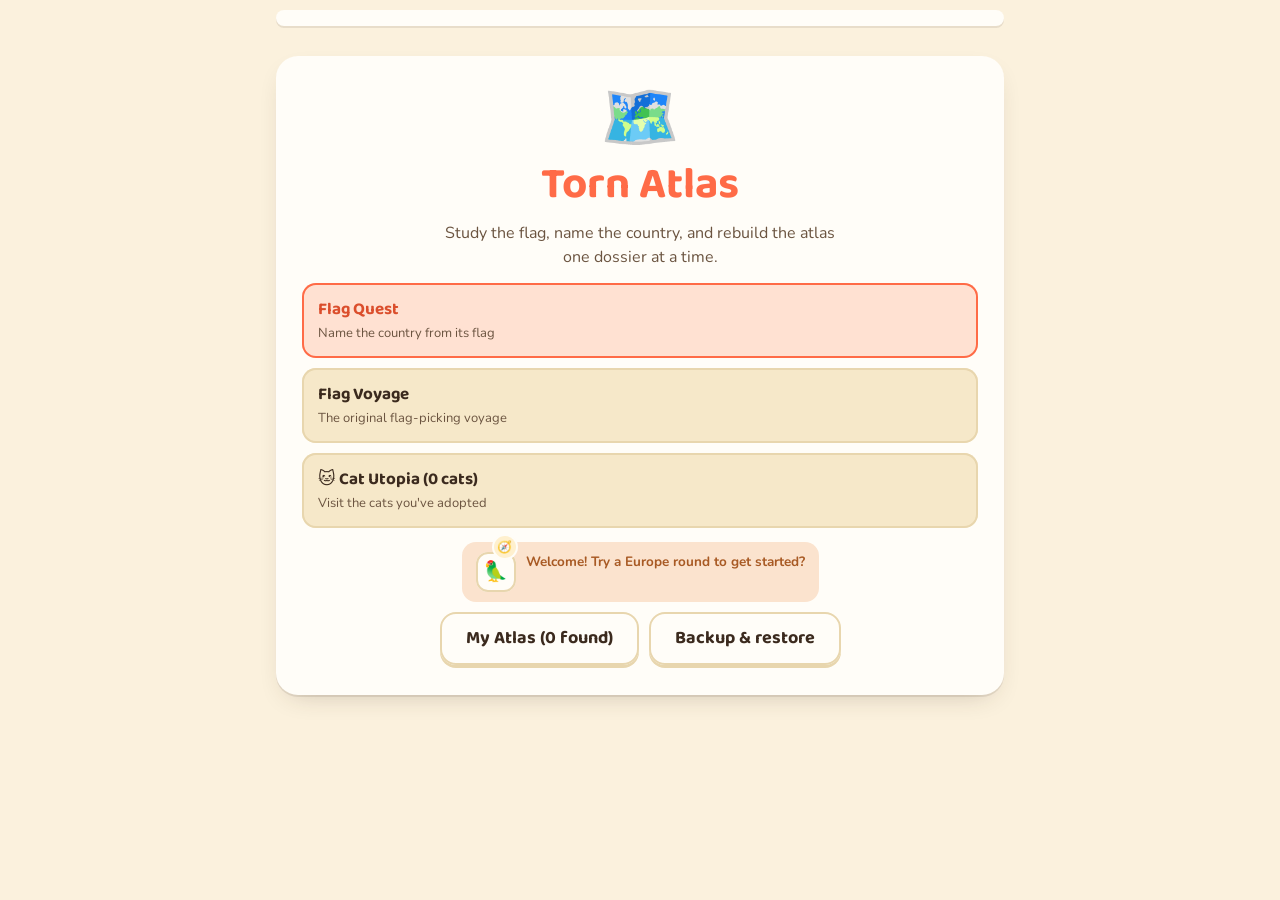
==== commit a70f51fc: "Add backup & restore for saved progress Co-Authored-By: Claude Opus 5.5 <noreply@anthropic.com>" ====
--- a/index.html
+++ b/index.html
@@ -5,8 +5,9 @@
 <meta name="viewport" content="width=device-width,initial-scale=1,viewport-fit=cover">
 <title>Flag Quest — Torn Atlas</title>
 <link rel="manifest" href="manifest.webmanifest">
-<link rel="icon" href="icons/icon-192.png">
-<link rel="apple-touch-icon" href="icons/apple-touch-icon.png">
+<link rel="icon" href="favicon.png">
+<link rel="icon" href="icons/icon-192.png" sizes="192x192">
+<link rel="apple-touch-icon" href="icons/apple-touch-icon-180.png">
 <meta name="apple-mobile-web-app-capable" content="yes">
 <meta name="mobile-web-app-capable" content="yes">
 <meta name="apple-mobile-web-app-status-bar-style" content="default">
@@ -51,6 +52,7 @@
 <script src="js/hints.js"></script>
 <script src="js/globe.js"></script>
 <script src="js/dossier.js"></script>
+<script src="js/backup.js"></script>
 <script src="js/mapquest.js"></script>
 </body>
 </html>
--- a/style.css
+++ b/style.css
@@ -160,6 +160,8 @@
 .sheet-head .flag-huge { width: 84px; height: auto; border-radius: 8px; box-shadow: 0 0 0 1.5px var(--line); }
 .sheet-head h2 { font-size: 26px; }
 .sheet-head span { color: var(--ink-2); font-weight: 700; }
+.bk-code-area { width: 100%; min-height: 64px; box-sizing: border-box; font-family: monospace; font-size: 12px; padding: 8px; border-radius: 10px; background: var(--panel-2); color: var(--ink); box-shadow: inset 0 0 0 1.5px var(--line); resize: vertical; }
+.ta-toast { position: fixed; left: 50%; bottom: max(24px, env(safe-area-inset-bottom)); transform: translateX(-50%); background: var(--ink); color: var(--bg); padding: 10px 18px; border-radius: 99px; font-weight: 700; font-size: 14px; z-index: 80; box-shadow: var(--shadow); }
 .facts { display: grid; grid-template-columns: repeat(auto-fit, minmax(140px,1fr)); gap: 10px; }
 .fact { background: var(--panel-2); border-radius: var(--r-sm); padding: 10px 12px; }
 .fact dt { font-family: var(--f-disp); font-size: 11px; letter-spacing: .08em; text-transform: uppercase; color: var(--ink-3); margin: 0; }
--- a/css/mapquest.css
+++ b/css/mapquest.css
@@ -105,8 +105,14 @@
 .dz-photos img { width: 100%; height: 130px; object-fit: cover; border-radius: var(--r-sm); box-shadow: 0 0 0 1.5px var(--line); }
 .dz-photos figcaption { font-size: 11px; color: var(--ink-3); margin-top: 4px; }
 .dz-photos figcaption a { color: inherit; }
-.tabs { display: flex; gap: 6px; overflow-x: auto; padding-bottom: 2px; max-width: 100%; min-width: 0; }
-.tab { flex: none; border: 0; border-radius: 99px; padding: 8px 14px; background: var(--panel-2); font-weight: 700; font-size: 13px; box-shadow: inset 0 0 0 1.5px var(--line); }
+/* min-height on .tabs guards against a CSS Grid quirk: as a grid item with
+   overflow-x:auto, its auto row track can collapse to ~0 (its automatic
+   minimum size becomes 0), which let the sheet-head/fun-fact card push the
+   tab row down and swallow it - the tabs were still in the DOM/tappable area
+   but rendered squashed to a couple of px, hidden under the header. position
+   + z-index keep the row above any header content that grows taller. */
+.tabs { display: flex; gap: 6px; overflow-x: auto; padding-bottom: 2px; max-width: 100%; min-width: 0; min-height: 44px; position: relative; z-index: 1; }
+.tab { flex: none; border: 0; border-radius: 99px; padding: 8px 14px; min-height: 44px; display: flex; align-items: center; background: var(--panel-2); font-weight: 700; font-size: 13px; box-shadow: inset 0 0 0 1.5px var(--line); touch-action: manipulation; box-sizing: border-box; }
 .tab.on { background: var(--coral); color: #fff; box-shadow: none; }
 .panel { display: grid; gap: 10px; font-size: 14.5px; }
 .panel h3 { font-size: 15px; margin-top: 4px; }
